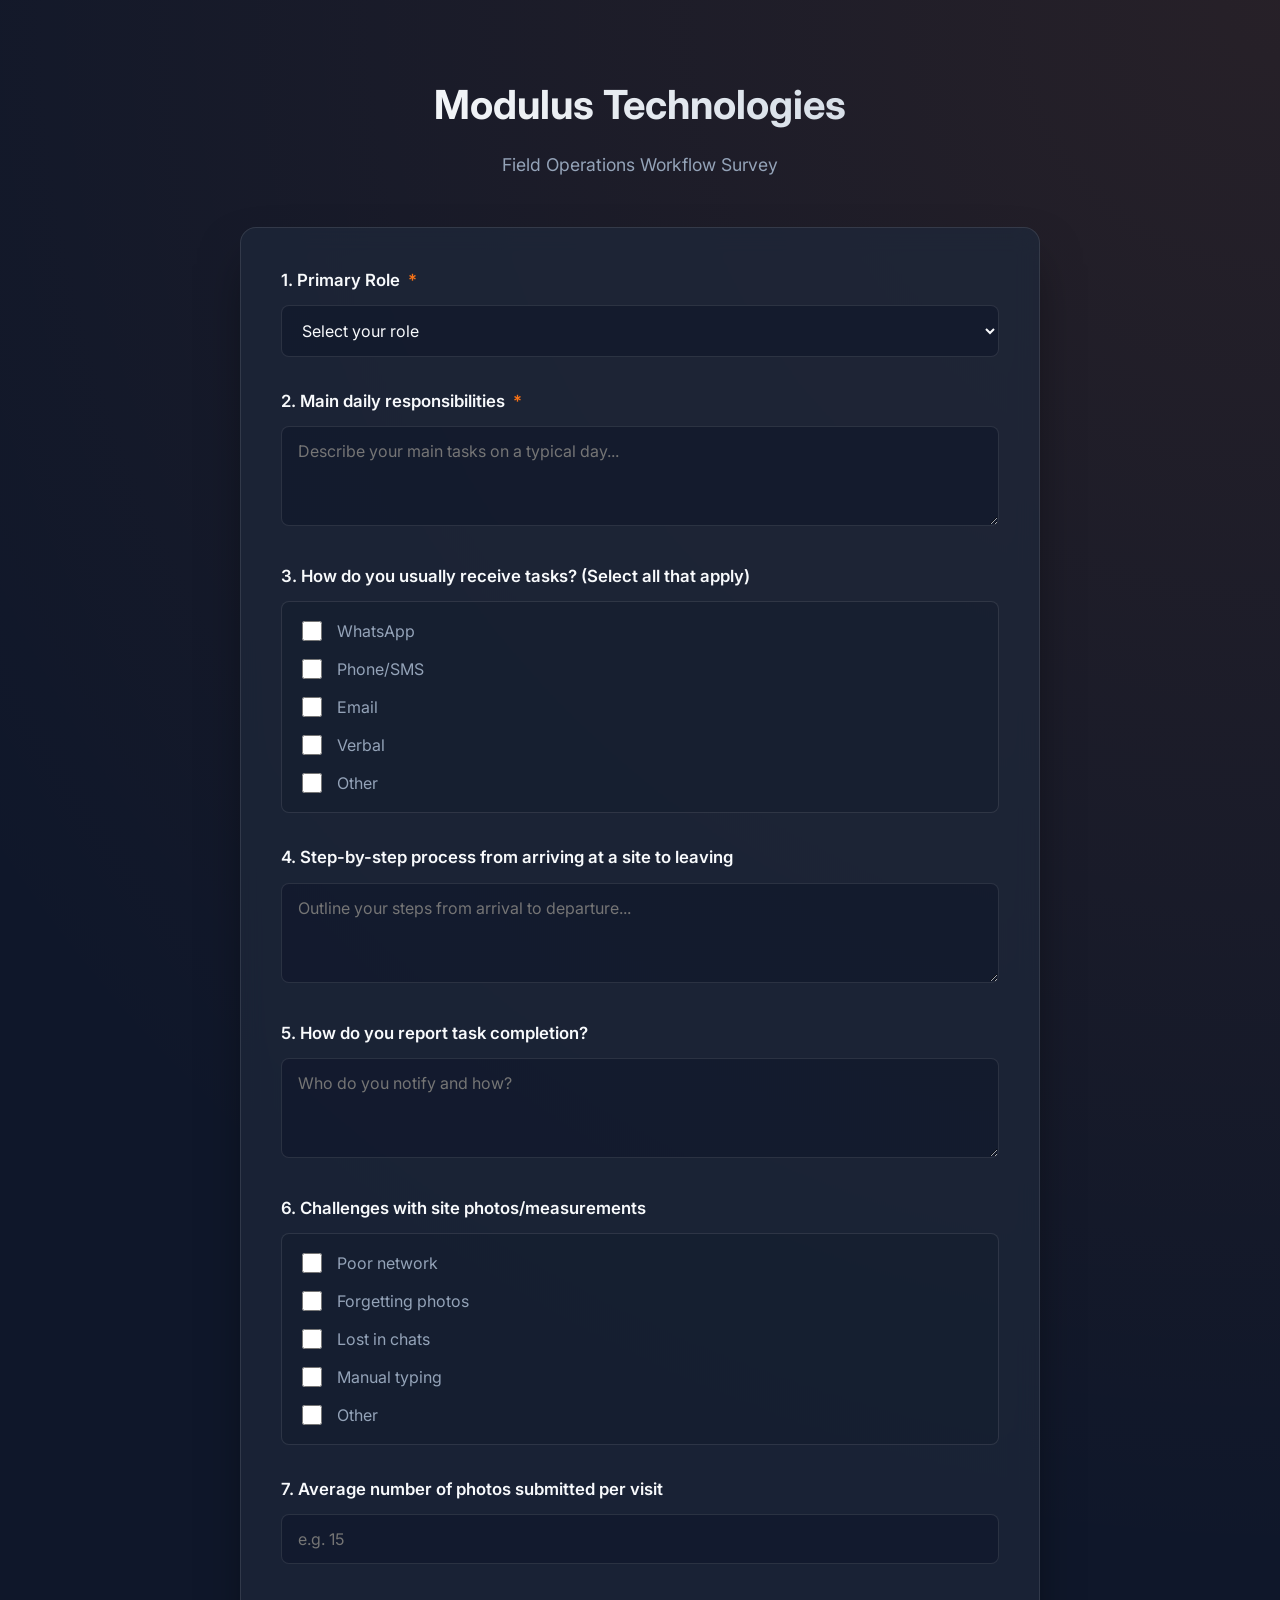
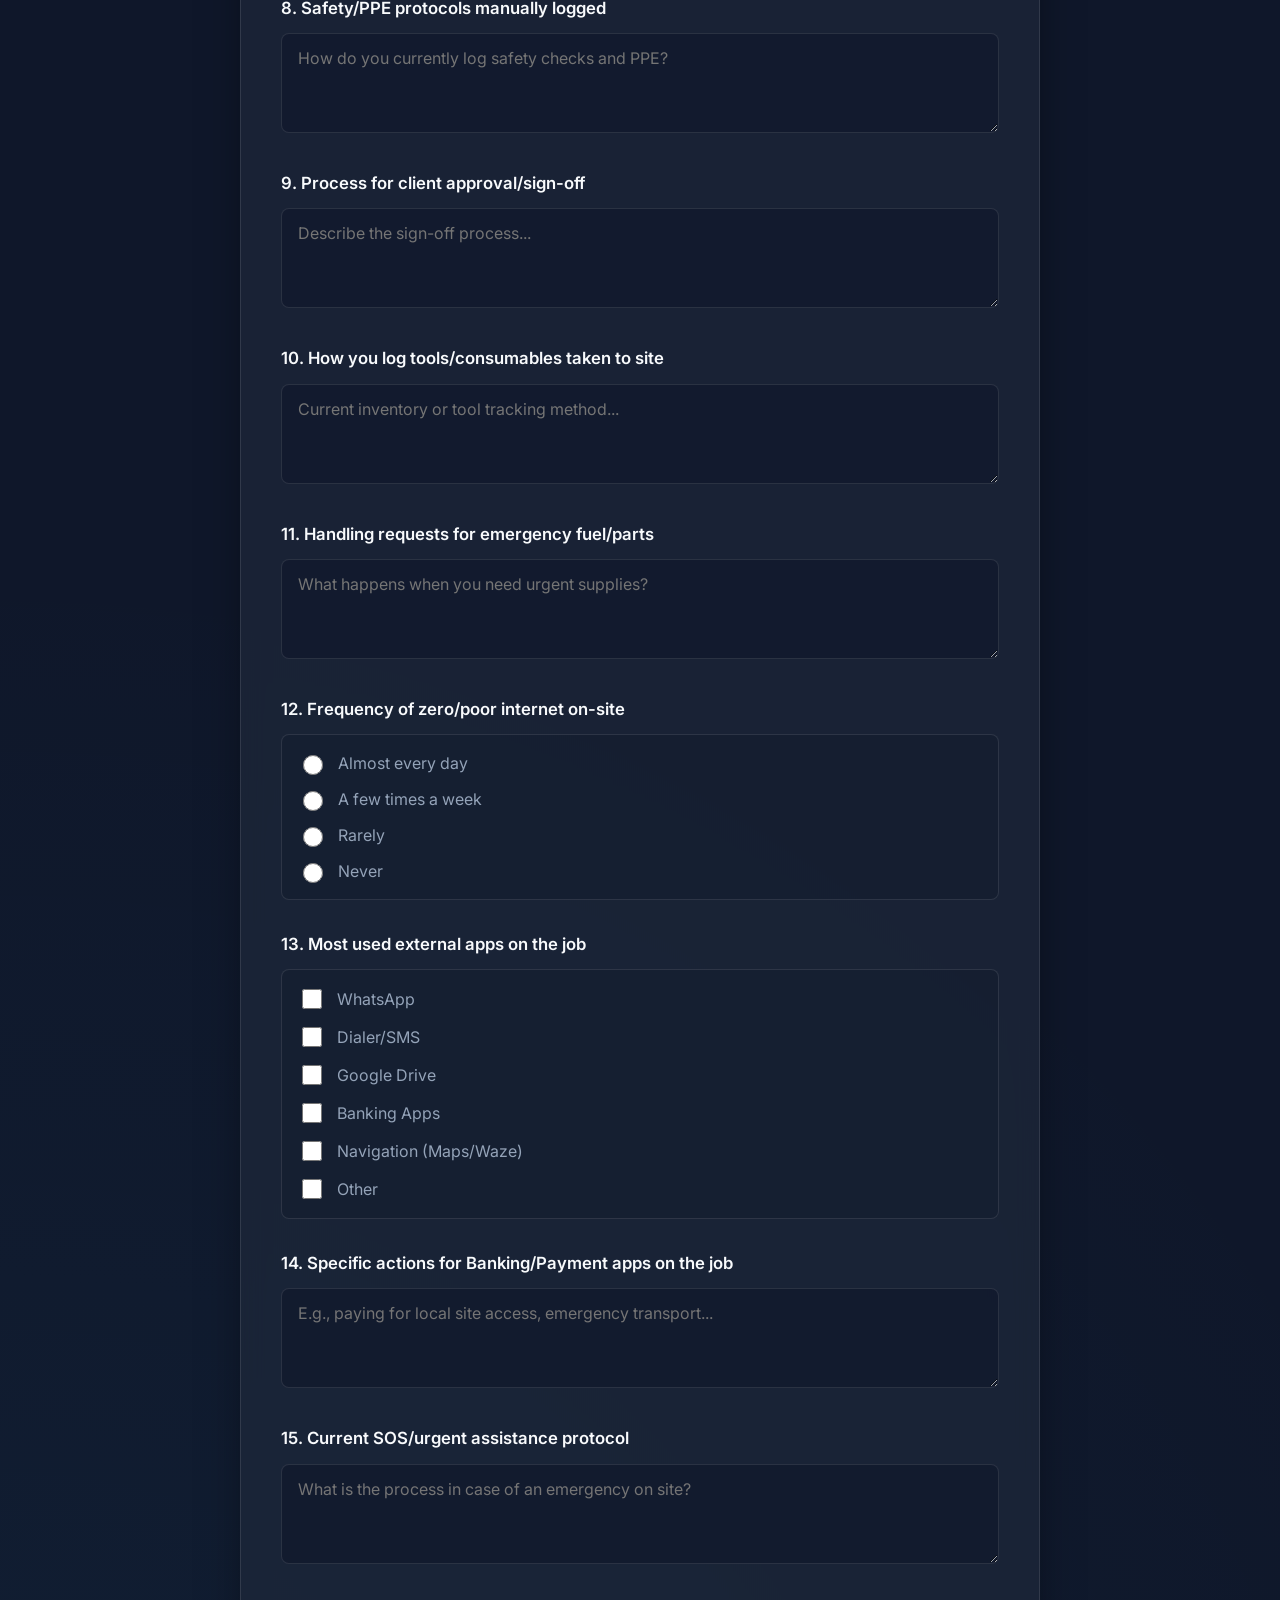
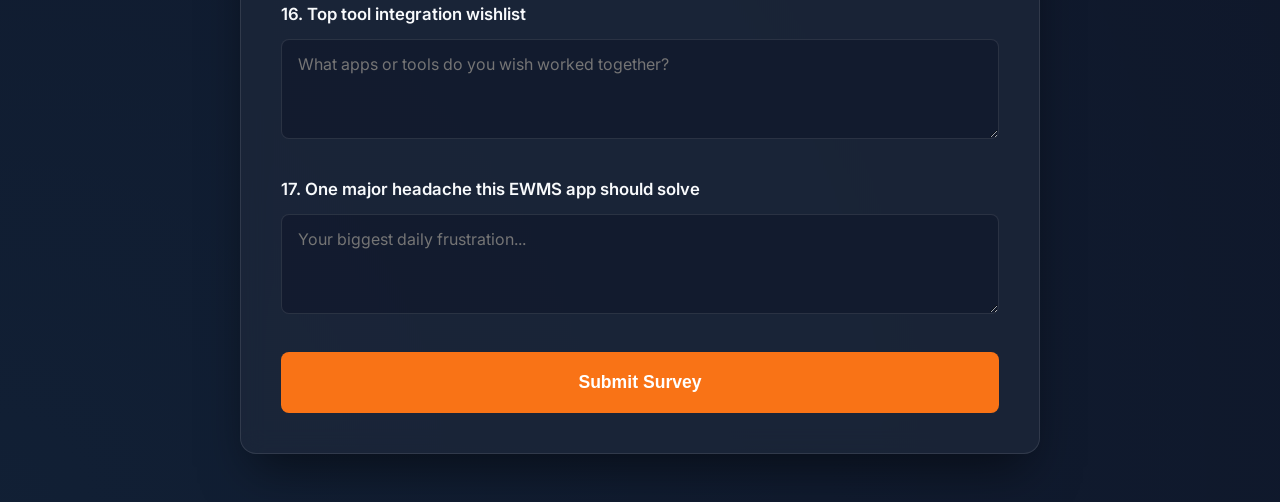
==== index.html @ 598930b6 "Initial commit" ====
<!DOCTYPE html>
<html lang="en">
<head>
  <meta charset="UTF-8">
  <meta name="viewport" content="width=device-width, initial-scale=1.0">
  <title>Modulus Technologies - Field Operations Survey</title>
  <link rel="preconnect" href="https://fonts.googleapis.com">
  <link rel="preconnect" href="https://fonts.gstatic.com" crossorigin>
  <link href="https://fonts.googleapis.com/css2?family=Inter:wght@300;400;500;600;700&display=swap" rel="stylesheet">
  <link rel="stylesheet" href="style.css">
</head>
<body>

  <div class="container">
    <div class="header">
      <h1>Modulus Technologies</h1>
      <p>Field Operations Workflow Survey</p>
    </div>

    <div class="card">
      <form id="surveyForm">
        
        <!-- 1. Primary Role -->
        <div class="form-group">
          <label class="question" for="primaryRole">1. Primary Role <span class="required">*</span></label>
          <select id="primaryRole" name="primaryRole" required>
            <option value="" disabled selected>Select your role</option>
            <option value="Field Technician">Field Technician</option>
            <option value="Team Leader">Team Leader</option>
            <option value="Admin/Management">Admin/Management</option>
            <option value="Other">Other</option>
          </select>
        </div>

        <!-- 2. Main daily responsibilities -->
        <div class="form-group">
          <label class="question" for="dailyResponsibilities">2. Main daily responsibilities <span class="required">*</span></label>
          <textarea id="dailyResponsibilities" name="dailyResponsibilities" placeholder="Describe your main tasks on a typical day..." required></textarea>
        </div>

        <!-- 3. How you receive tasks -->
        <div class="form-group">
          <label class="question">3. How do you usually receive tasks? (Select all that apply)</label>
          <div class="checkbox-group">
            <label class="checkbox-label"><input type="checkbox" name="receiveTasks" value="WhatsApp"> WhatsApp</label>
            <label class="checkbox-label"><input type="checkbox" name="receiveTasks" value="Phone/SMS"> Phone/SMS</label>
            <label class="checkbox-label"><input type="checkbox" name="receiveTasks" value="Email"> Email</label>
            <label class="checkbox-label"><input type="checkbox" name="receiveTasks" value="Verbal"> Verbal</label>
            <label class="checkbox-label"><input type="checkbox" name="receiveTasks" value="Other"> Other</label>
          </div>
        </div>

        <!-- 4. Step-by-step process -->
        <div class="form-group">
          <label class="question" for="stepByStepProcess">4. Step-by-step process from arriving at a site to leaving</label>
          <textarea id="stepByStepProcess" name="stepByStepProcess" placeholder="Outline your steps from arrival to departure..."></textarea>
        </div>

        <!-- 5. How you report task completion -->
        <div class="form-group">
          <label class="question" for="reportCompletion">5. How do you report task completion?</label>
          <textarea id="reportCompletion" name="reportCompletion" placeholder="Who do you notify and how?"></textarea>
        </div>

        <!-- 6. Challenges with site photos/measurements -->
        <div class="form-group">
          <label class="question">6. Challenges with site photos/measurements</label>
          <div class="checkbox-group">
            <label class="checkbox-label"><input type="checkbox" name="challengesPhotos" value="Poor network"> Poor network</label>
            <label class="checkbox-label"><input type="checkbox" name="challengesPhotos" value="Forgetting photos"> Forgetting photos</label>
            <label class="checkbox-label"><input type="checkbox" name="challengesPhotos" value="Lost in chats"> Lost in chats</label>
            <label class="checkbox-label"><input type="checkbox" name="challengesPhotos" value="Manual typing"> Manual typing</label>
            <label class="checkbox-label"><input type="checkbox" name="challengesPhotos" value="Other"> Other</label>
          </div>
        </div>

        <!-- 7. Average number of photos -->
        <div class="form-group">
          <label class="question" for="averagePhotos">7. Average number of photos submitted per visit</label>
          <input type="number" id="averagePhotos" name="averagePhotos" min="0" placeholder="e.g. 15">
        </div>

        <!-- 8. Safety/PPE protocols -->
        <div class="form-group">
          <label class="question" for="safetyProtocols">8. Safety/PPE protocols manually logged</label>
          <textarea id="safetyProtocols" name="safetyProtocols" placeholder="How do you currently log safety checks and PPE?"></textarea>
        </div>

        <!-- 9. Process for client approval/sign-off -->
        <div class="form-group">
          <label class="question" for="clientApproval">9. Process for client approval/sign-off</label>
          <textarea id="clientApproval" name="clientApproval" placeholder="Describe the sign-off process..."></textarea>
        </div>

        <!-- 10. How you log tools/consumables -->
        <div class="form-group">
          <label class="question" for="logTools">10. How you log tools/consumables taken to site</label>
          <textarea id="logTools" name="logTools" placeholder="Current inventory or tool tracking method..."></textarea>
        </div>

        <!-- 11. Handling requests for emergency fuel/parts -->
        <div class="form-group">
          <label class="question" for="emergencyRequests">11. Handling requests for emergency fuel/parts</label>
          <textarea id="emergencyRequests" name="emergencyRequests" placeholder="What happens when you need urgent supplies?"></textarea>
        </div>

        <!-- 12. Frequency of zero/poor internet -->
        <div class="form-group">
          <label class="question">12. Frequency of zero/poor internet on-site</label>
          <div class="radio-group">
            <label class="radio-label"><input type="radio" name="poorInternetFrequency" value="Almost every day" required> Almost every day</label>
            <label class="radio-label"><input type="radio" name="poorInternetFrequency" value="A few times a week"> A few times a week</label>
            <label class="radio-label"><input type="radio" name="poorInternetFrequency" value="Rarely"> Rarely</label>
            <label class="radio-label"><input type="radio" name="poorInternetFrequency" value="Never"> Never</label>
          </div>
        </div>

        <!-- 13. Most used external apps -->
        <div class="form-group">
          <label class="question">13. Most used external apps on the job</label>
          <div class="checkbox-group">
            <label class="checkbox-label"><input type="checkbox" name="externalApps" value="WhatsApp"> WhatsApp</label>
            <label class="checkbox-label"><input type="checkbox" name="externalApps" value="Dialer/SMS"> Dialer/SMS</label>
            <label class="checkbox-label"><input type="checkbox" name="externalApps" value="Google Drive"> Google Drive</label>
            <label class="checkbox-label"><input type="checkbox" name="externalApps" value="Banking Apps"> Banking Apps</label>
            <label class="checkbox-label"><input type="checkbox" name="externalApps" value="Navigation"> Navigation (Maps/Waze)</label>
            <label class="checkbox-label"><input type="checkbox" name="externalApps" value="Other"> Other</label>
          </div>
        </div>

        <!-- 14. Specific actions for Banking/Payment apps -->
        <div class="form-group">
          <label class="question" for="bankingActions">14. Specific actions for Banking/Payment apps on the job</label>
          <textarea id="bankingActions" name="bankingActions" placeholder="E.g., paying for local site access, emergency transport..."></textarea>
        </div>

        <!-- 15. Current SOS/urgent assistance protocol -->
        <div class="form-group">
          <label class="question" for="sosProtocol">15. Current SOS/urgent assistance protocol</label>
          <textarea id="sosProtocol" name="sosProtocol" placeholder="What is the process in case of an emergency on site?"></textarea>
        </div>

        <!-- 16. Top tool integration wishlist -->
        <div class="form-group">
          <label class="question" for="toolWishlist">16. Top tool integration wishlist</label>
          <textarea id="toolWishlist" name="toolWishlist" placeholder="What apps or tools do you wish worked together?"></textarea>
        </div>

        <!-- 17. One major headache this EWMS app should solve -->
        <div class="form-group">
          <label class="question" for="majorHeadache">17. One major headache this EWMS app should solve</label>
          <textarea id="majorHeadache" name="majorHeadache" placeholder="Your biggest daily frustration..."></textarea>
        </div>

        <button type="submit" id="submitBtn" class="submit-btn">Submit Survey</button>
      </form>
    </div>
  </div>

  <!-- Success Overlay -->
  <div id="successOverlay" class="success-overlay">
    <div class="success-card">
      <div class="success-icon">
        <svg fill="none" stroke="currentColor" viewBox="0 0 24 24" xmlns="http://www.w3.org/2000/svg">
          <path stroke-linecap="round" stroke-linejoin="round" stroke-width="3" d="M5 13l4 4L19 7"></path>
        </svg>
      </div>
      <h2>Thank You!</h2>
      <p>Your responses have been successfully submitted. We appreciate your feedback.</p>
      <button id="closeOverlay">Close & Return</button>
    </div>
  </div>

  <script src="script.js"></script>
</body>
</html>
---- style.css ----
:root {
  --bg-dark: #0f172a;
  --bg-card: rgba(30, 41, 59, 0.7);
  --primary: #f97316; /* Modulus Safety Orange */
  --primary-hover: #ea580c;
  --text-main: #f8fafc;
  --text-muted: #94a3b8;
  --border: rgba(255, 255, 255, 0.1);
  --focus-ring: rgba(249, 115, 22, 0.3);
}

body {
  margin: 0;
  font-family: 'Inter', sans-serif;
  background-color: var(--bg-dark);
  background-image: 
    radial-gradient(circle at top right, rgba(249, 115, 22, 0.1) 0%, transparent 40%),
    radial-gradient(circle at bottom left, rgba(56, 189, 248, 0.05) 0%, transparent 40%);
  color: var(--text-main);
  min-height: 100vh;
  display: flex;
  justify-content: center;
  padding: 3rem 1rem;
  box-sizing: border-box;
  line-height: 1.5;
}

.container {
  max-width: 800px;
  width: 100%;
}

.header {
  text-align: center;
  margin-bottom: 3rem;
}

.header h1 {
  font-size: 2.5rem;
  font-weight: 700;
  margin-bottom: 0.5rem;
  background: linear-gradient(to right, #ffffff, #cbd5e1);
  -webkit-background-clip: text;
  background-clip: text;
  -webkit-text-fill-color: transparent;
}

.header p {
  color: var(--text-muted);
  font-size: 1.1rem;
}

.card {
  background: var(--bg-card);
  backdrop-filter: blur(12px);
  -webkit-backdrop-filter: blur(12px);
  border: 1px solid var(--border);
  border-radius: 1rem;
  padding: 2.5rem;
  box-shadow: 0 25px 50px -12px rgba(0, 0, 0, 0.5);
}

.form-group {
  margin-bottom: 2rem;
}

.form-group label.question {
  display: block;
  font-weight: 600;
  margin-bottom: 0.75rem;
  font-size: 1.05rem;
}

.form-group label.question span.required {
  color: var(--primary);
  margin-left: 0.25rem;
}

input[type="text"],
input[type="number"],
select,
textarea {
  width: 100%;
  padding: 0.875rem 1rem;
  border-radius: 0.5rem;
  background: rgba(15, 23, 42, 0.6);
  border: 1px solid var(--border);
  color: var(--text-main);
  font-family: inherit;
  font-size: 1rem;
  transition: all 0.2s ease;
  box-sizing: border-box;
}

textarea {
  resize: vertical;
  min-height: 100px;
}

input:focus,
select:focus,
textarea:focus {
  outline: none;
  border-color: var(--primary);
  box-shadow: 0 0 0 3px var(--focus-ring);
}

select option {
  background-color: var(--bg-dark);
  color: var(--text-main);
}

.checkbox-group, .radio-group {
  display: flex;
  flex-direction: column;
  gap: 0.75rem;
  background: rgba(15, 23, 42, 0.3);
  padding: 1rem;
  border-radius: 0.5rem;
  border: 1px solid var(--border);
}

.checkbox-label, .radio-label {
  display: flex;
  align-items: center;
  gap: 0.75rem;
  cursor: pointer;
  color: var(--text-muted);
  transition: color 0.2s;
}

.checkbox-label:hover, .radio-label:hover {
  color: var(--text-main);
}

input[type="checkbox"], input[type="radio"] {
  accent-color: var(--primary);
  width: 1.25rem;
  height: 1.25rem;
  cursor: pointer;
}

.submit-btn {
  width: 100%;
  padding: 1.25rem;
  border: none;
  border-radius: 0.5rem;
  background-color: var(--primary);
  color: white;
  font-size: 1.1rem;
  font-weight: 600;
  cursor: pointer;
  transition: all 0.3s ease;
  display: flex;
  align-items: center;
  justify-content: center;
  gap: 0.5rem;
  margin-top: 1rem;
}

.submit-btn:hover {
  background-color: var(--primary-hover);
  transform: translateY(-2px);
  box-shadow: 0 10px 15px -3px rgba(249, 115, 22, 0.3);
}

.submit-btn:disabled {
  background-color: #64748b;
  cursor: not-allowed;
  transform: none;
  box-shadow: none;
}

/* Success Overlay */
.success-overlay {
  position: fixed;
  top: 0;
  left: 0;
  width: 100%;
  height: 100%;
  background: rgba(15, 23, 42, 0.9);
  backdrop-filter: blur(8px);
  display: none;
  flex-direction: column;
  align-items: center;
  justify-content: center;
  z-index: 1000;
  opacity: 0;
  animation: fadeIn 0.4s forwards;
}

@keyframes fadeIn {
  to { opacity: 1; }
}

.success-card {
  background: var(--bg-card);
  border: 1px solid var(--primary);
  padding: 3rem;
  border-radius: 1rem;
  text-align: center;
  max-width: 400px;
  box-shadow: 0 0 40px rgba(249, 115, 22, 0.2);
}

.success-icon {
  width: 80px;
  height: 80px;
  background: rgba(249, 115, 22, 0.1);
  border-radius: 50%;
  display: flex;
  align-items: center;
  justify-content: center;
  margin: 0 auto 1.5rem;
  color: var(--primary);
}

.success-icon svg {
  width: 40px;
  height: 40px;
}

.success-card h2 {
  margin-top: 0;
  font-size: 1.8rem;
}

.success-card p {
  color: var(--text-muted);
  margin-bottom: 2rem;
}

.success-card button {
  padding: 0.75rem 1.5rem;
  background: transparent;
  border: 1px solid var(--border);
  border-radius: 0.5rem;
  color: var(--text-main);
  cursor: pointer;
  transition: all 0.2s;
  font-size: 1rem;
}

.success-card button:hover {
  background: rgba(255, 255, 255, 0.1);
}

/* Loading Spinner */
.spinner {
  width: 20px;
  height: 20px;
  border: 3px solid rgba(255,255,255,0.3);
  border-radius: 50%;
  border-top-color: white;
  animation: spin 1s ease-in-out infinite;
}

@keyframes spin {
  to { transform: rotate(360deg); }
}

@media (max-width: 600px) {
  .card {
    padding: 1.5rem;
  }
  .header h1 {
    font-size: 2rem;
  }
  body {
    padding: 1.5rem 1rem;
  }
}
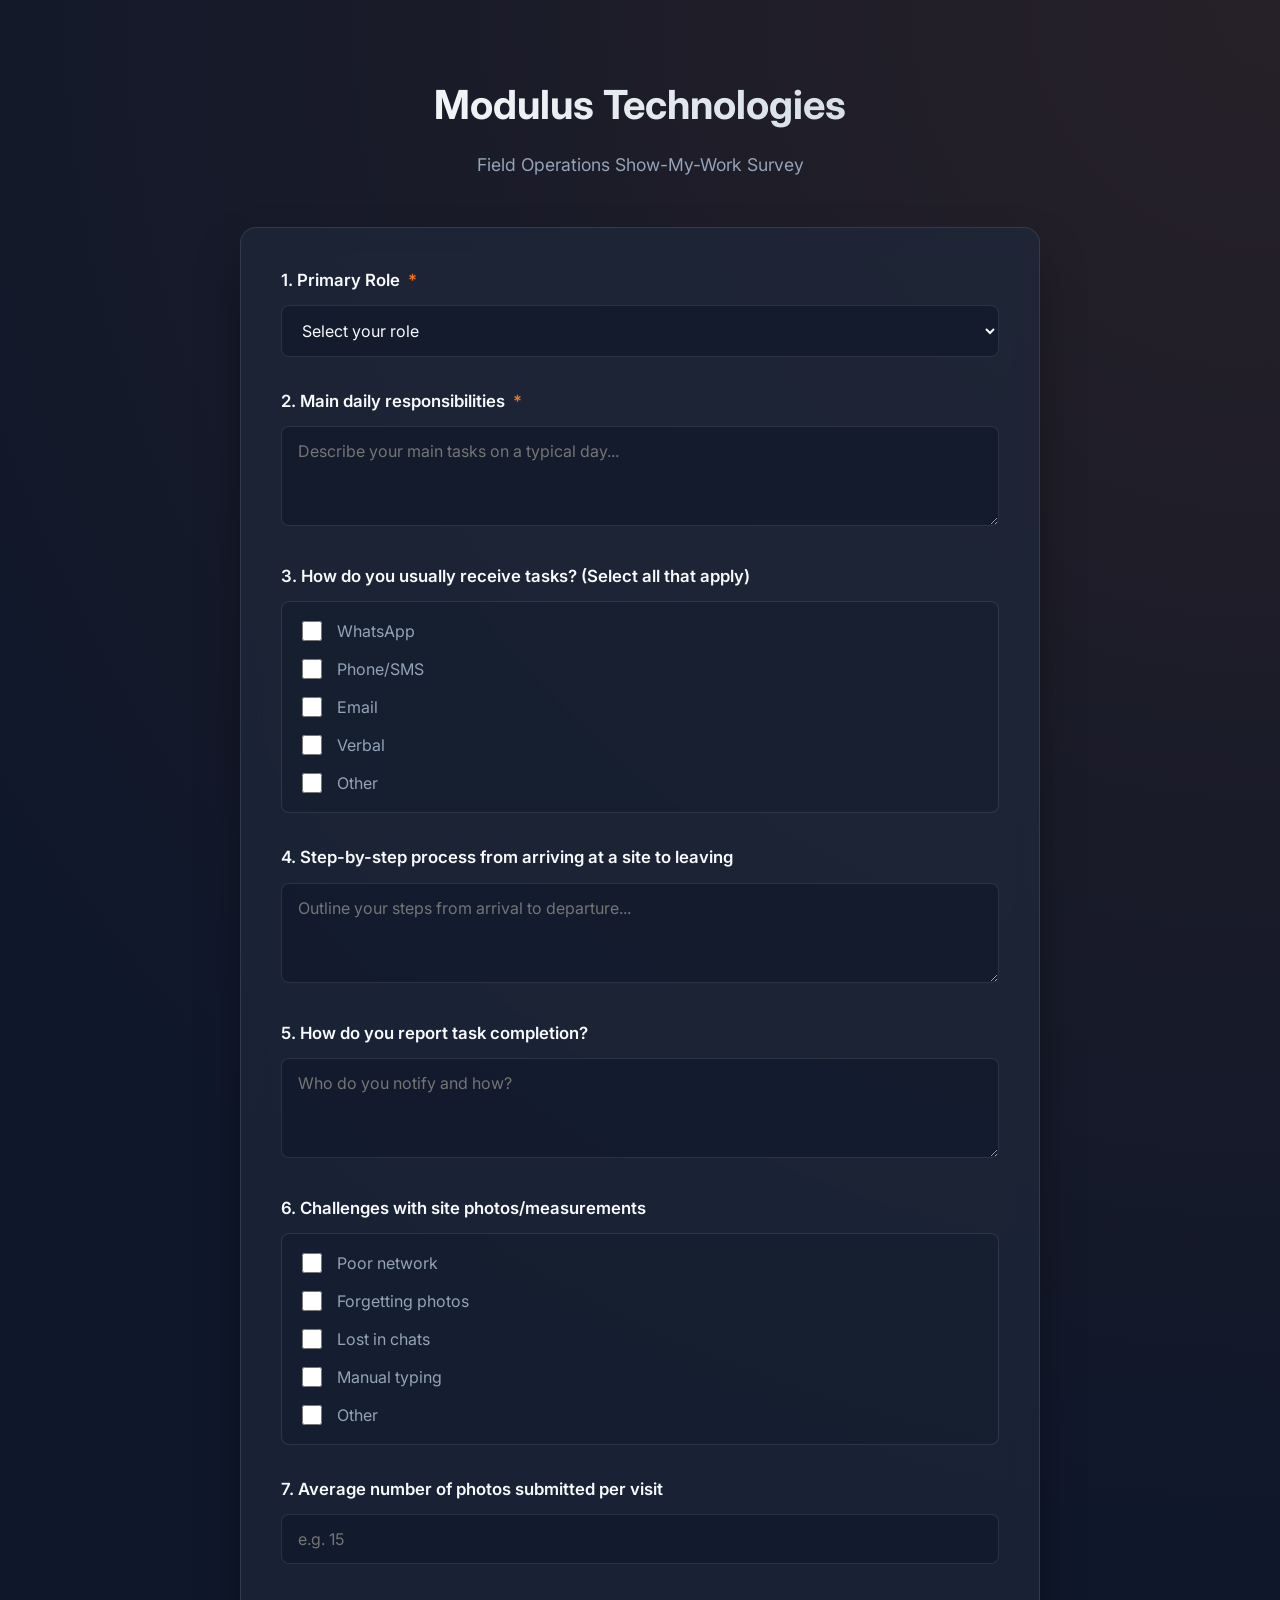
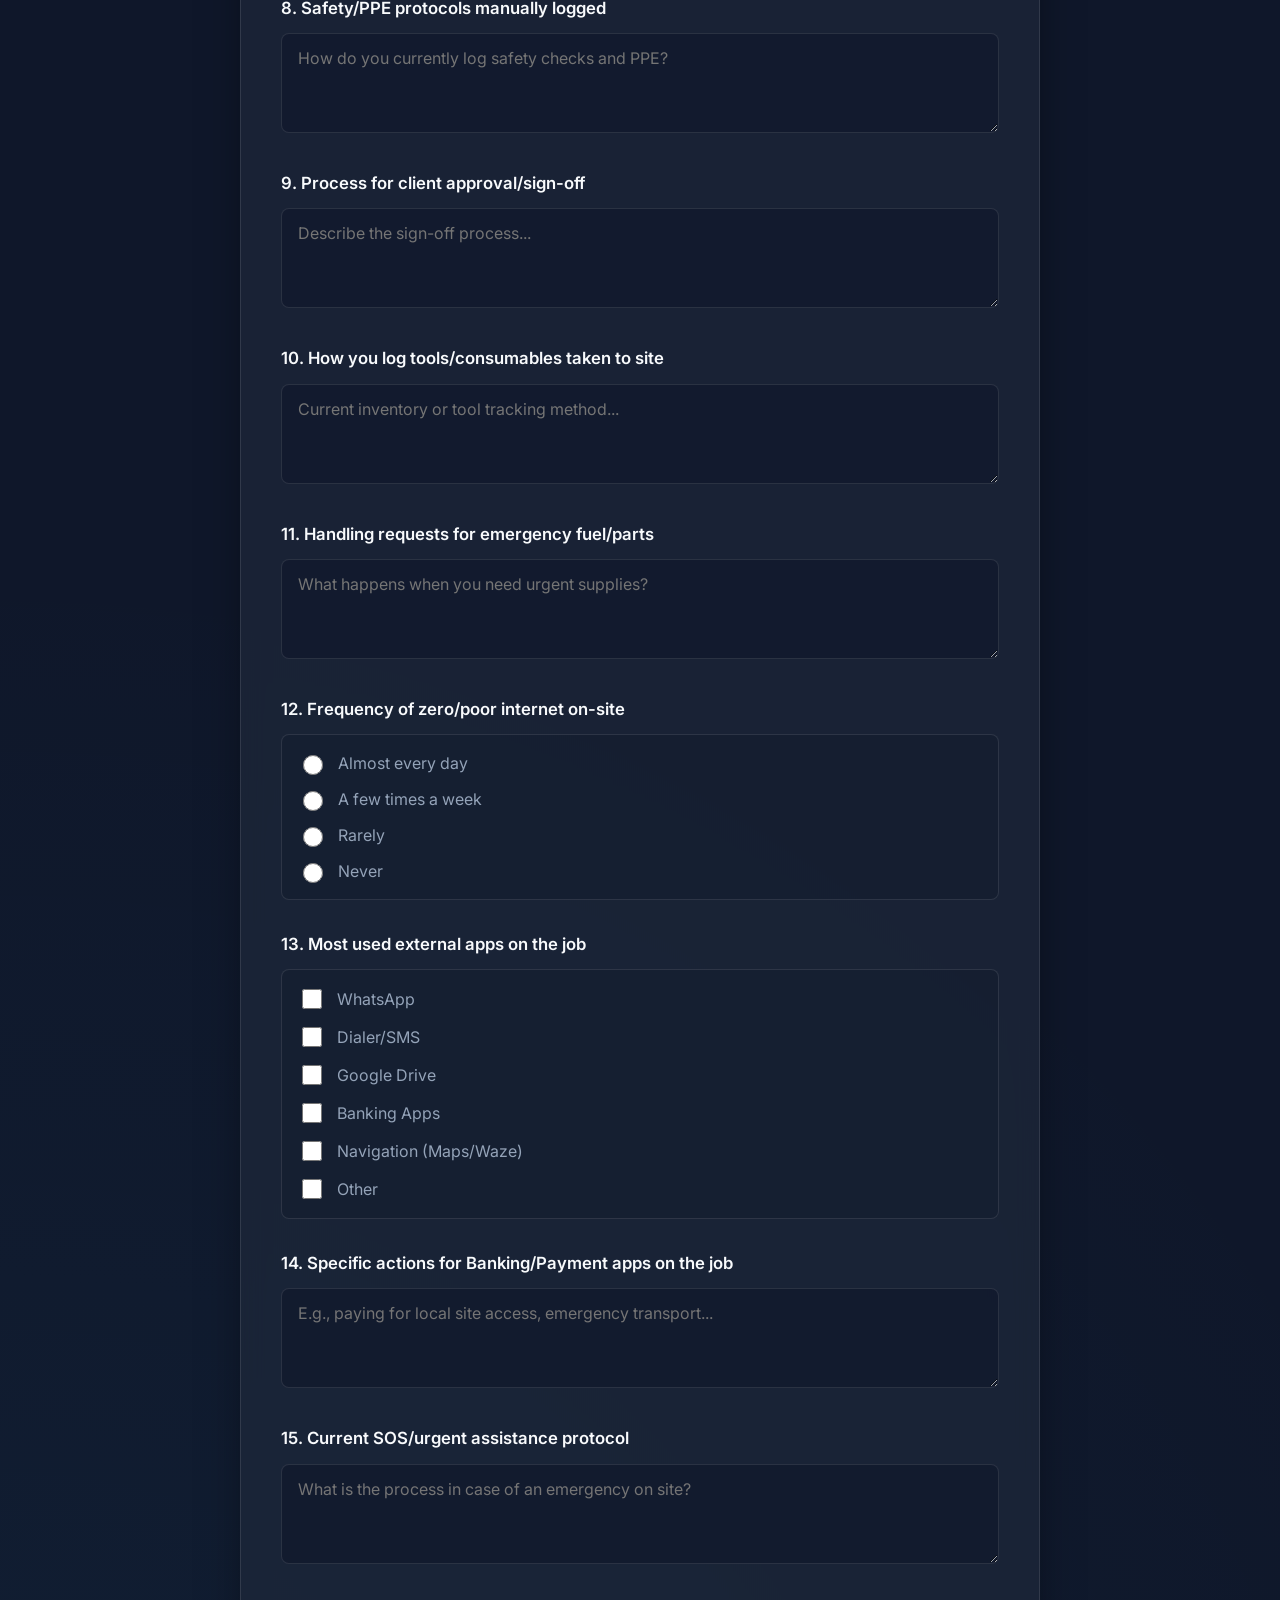
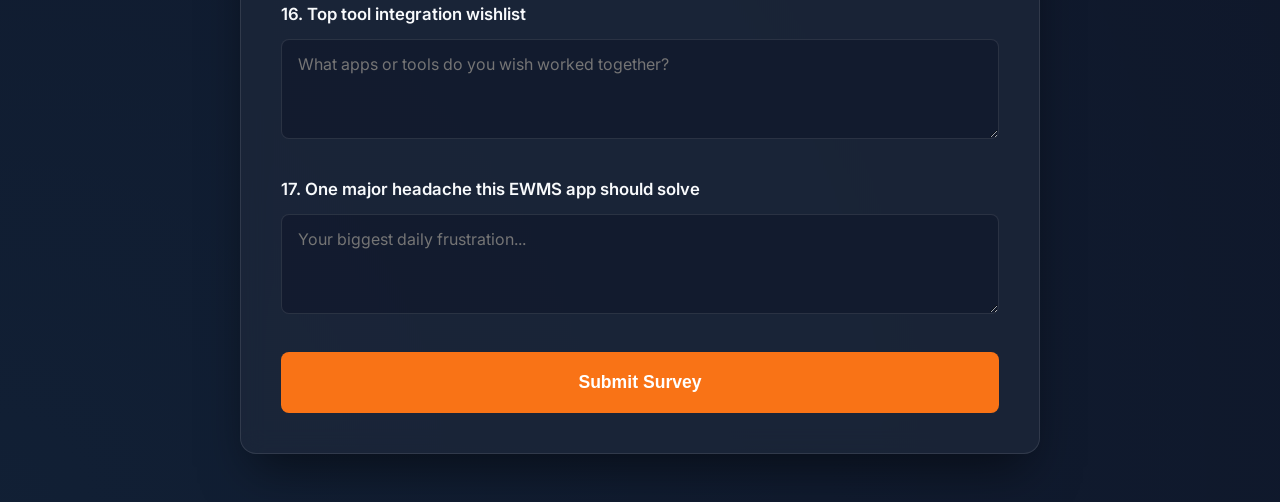
==== commit b949a8ab: "commit now" ====
--- a/index.html
+++ b/index.html
@@ -14,7 +14,7 @@
   <div class="container">
     <div class="header">
       <h1>Modulus Technologies</h1>
-      <p>Field Operations Workflow Survey</p>
+      <p>Field Operations Show-My-Work Survey</p>
     </div>
 
     <div class="card">
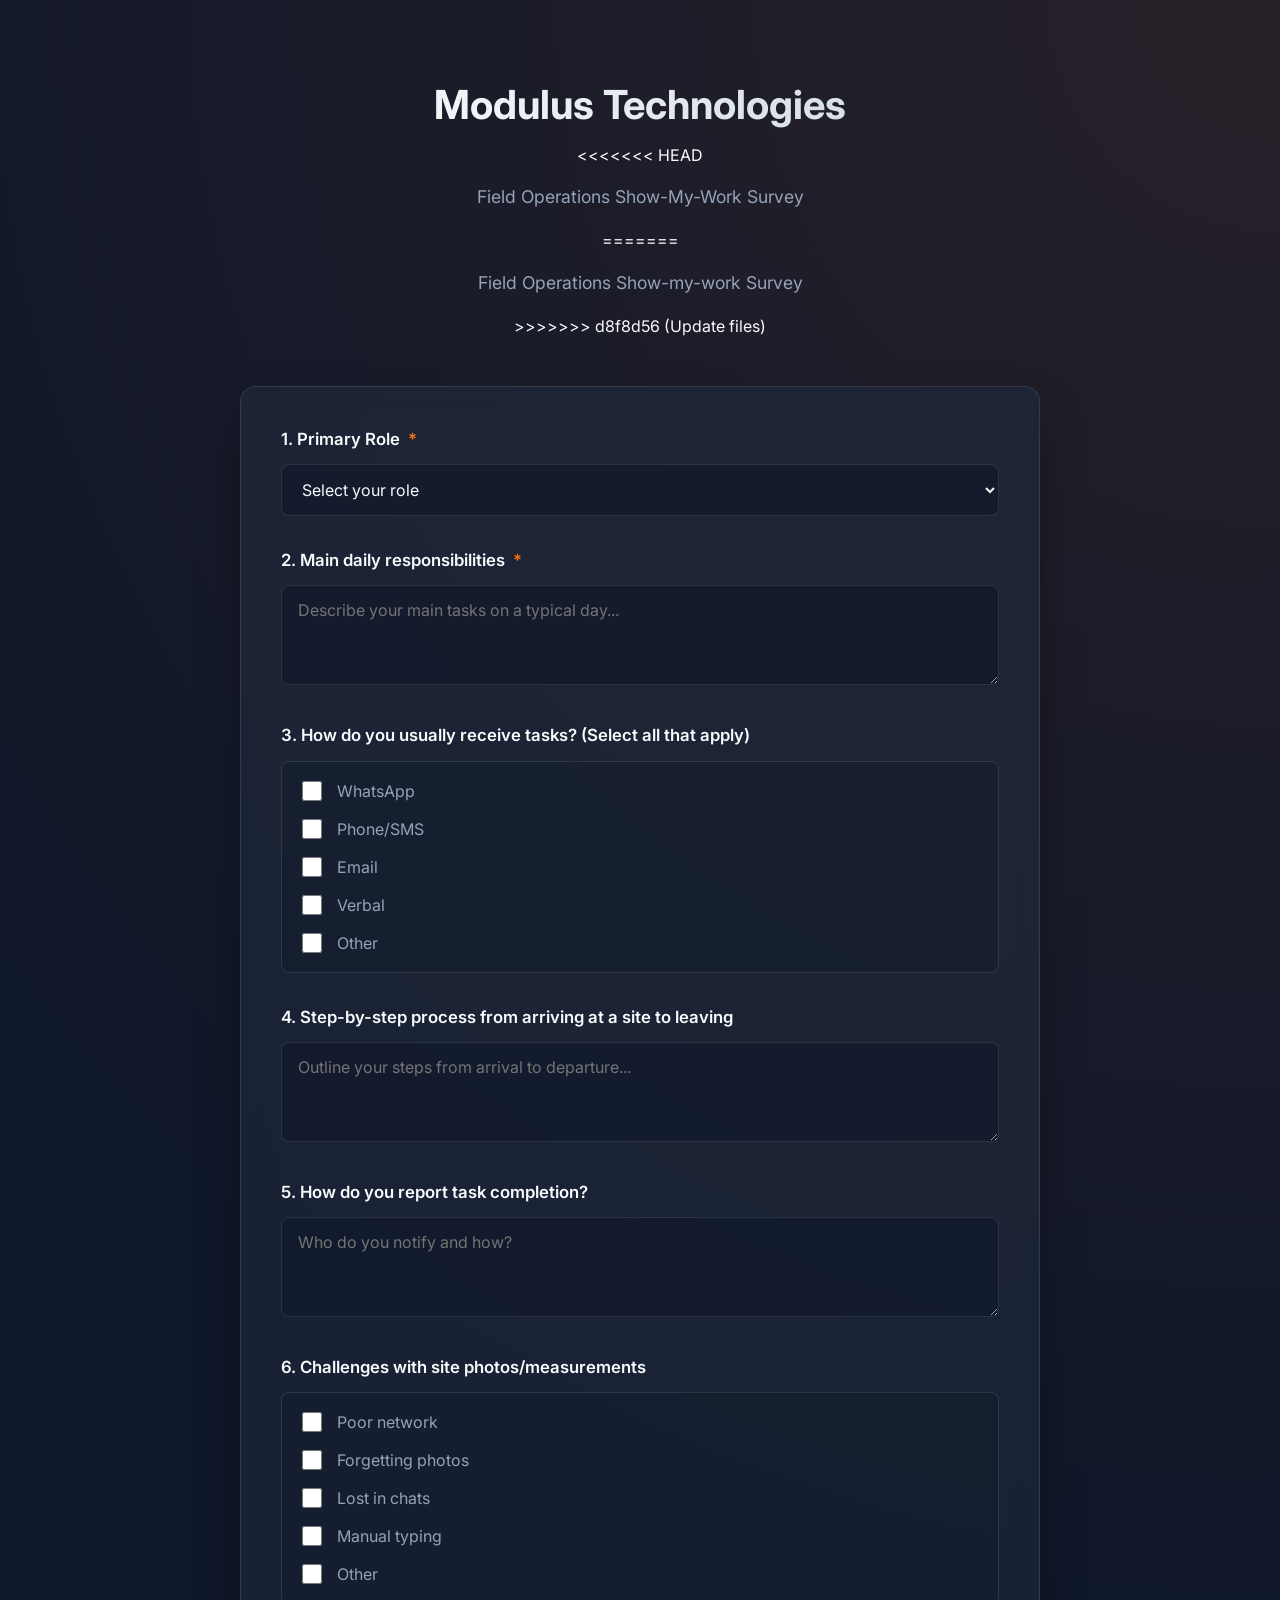
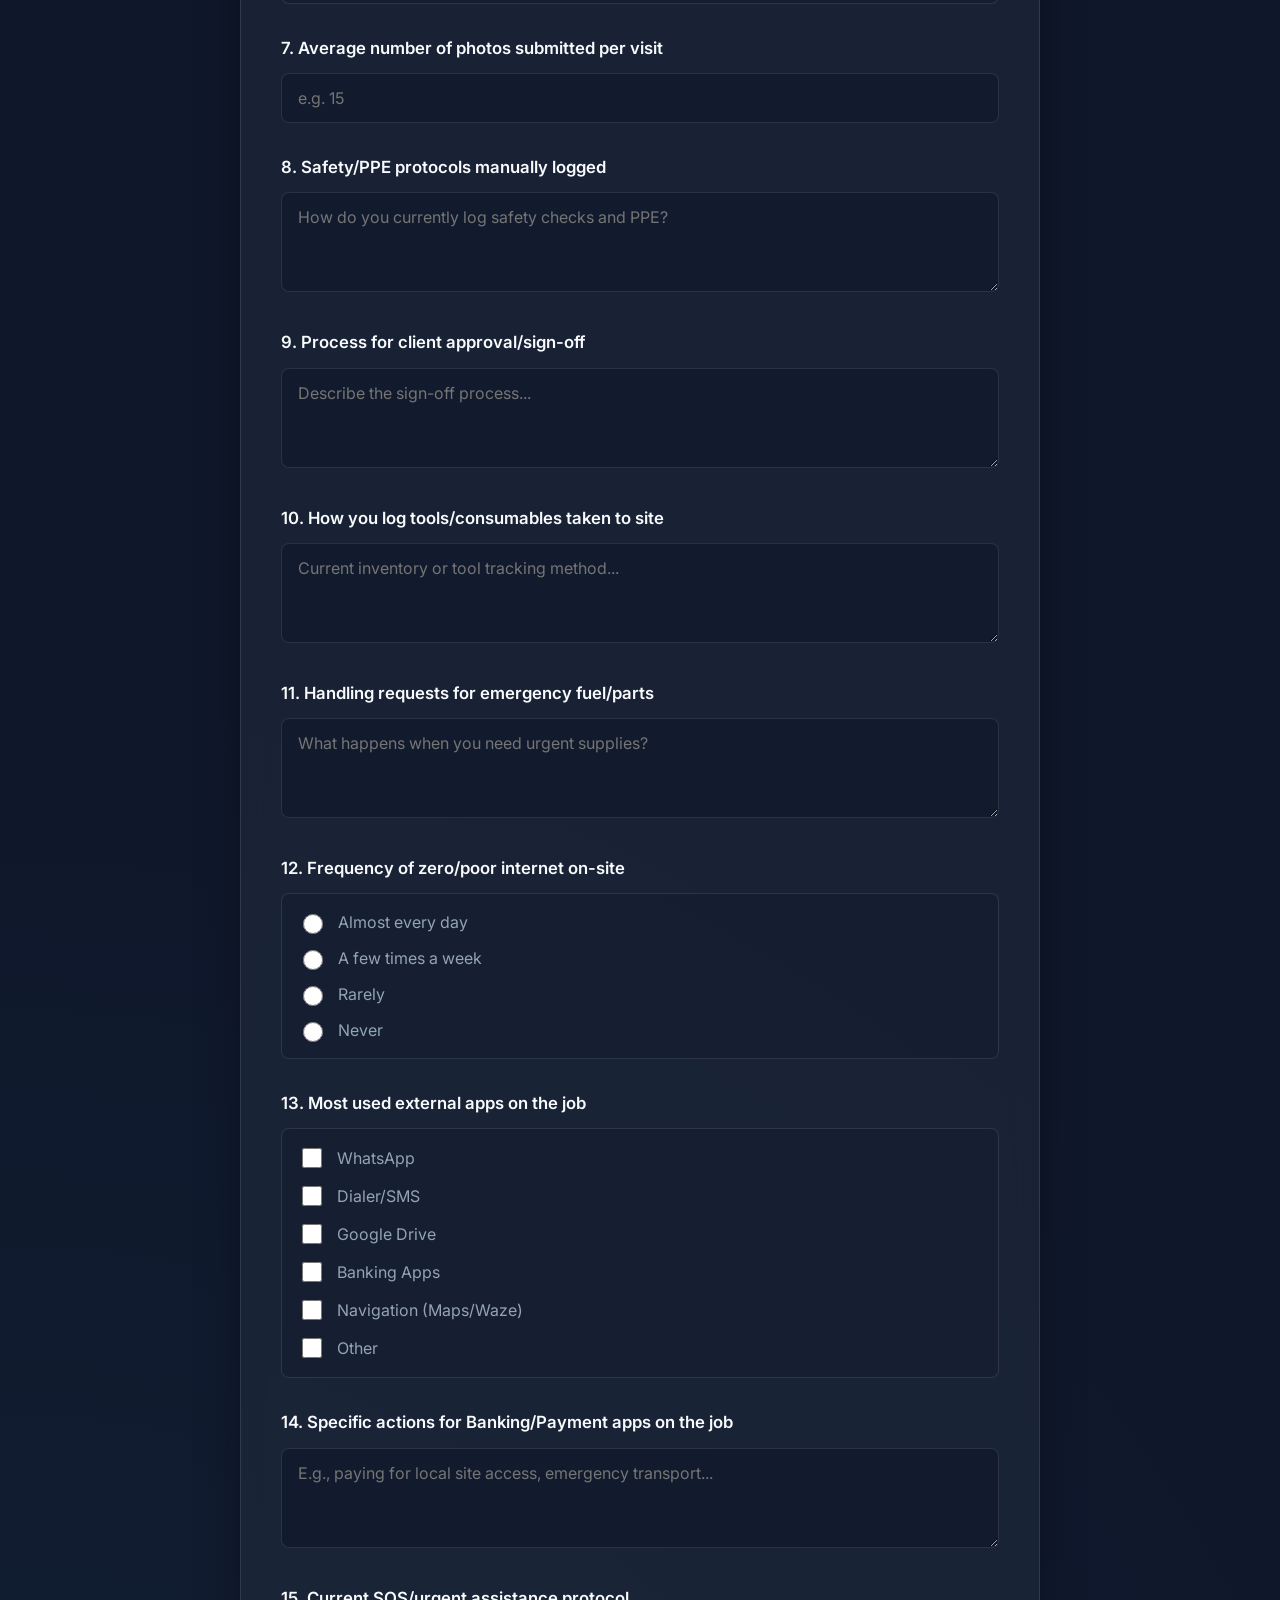
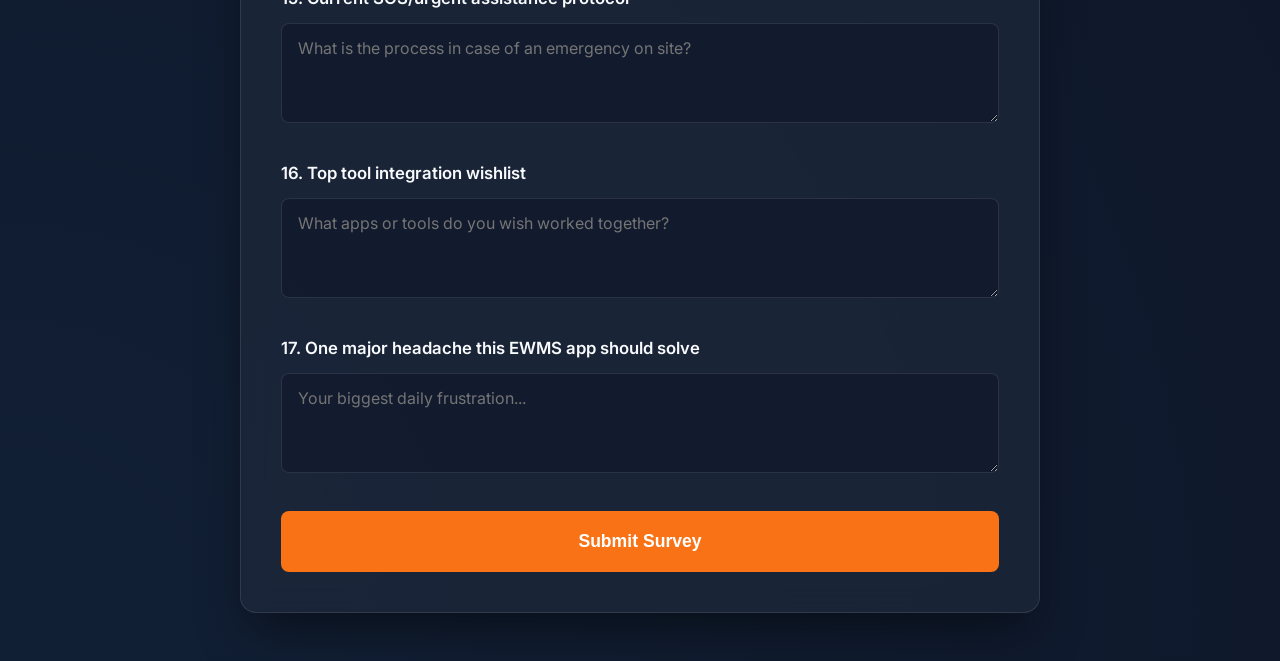
==== commit d4563b11: "Update files" ====
--- a/index.html
+++ b/index.html
@@ -14,7 +14,11 @@
   <div class="container">
     <div class="header">
       <h1>Modulus Technologies</h1>
+<<<<<<< HEAD
       <p>Field Operations Show-My-Work Survey</p>
+=======
+      <p>Field Operations Show-my-work Survey</p>
+>>>>>>> d8f8d56 (Update files)
     </div>
 
     <div class="card">
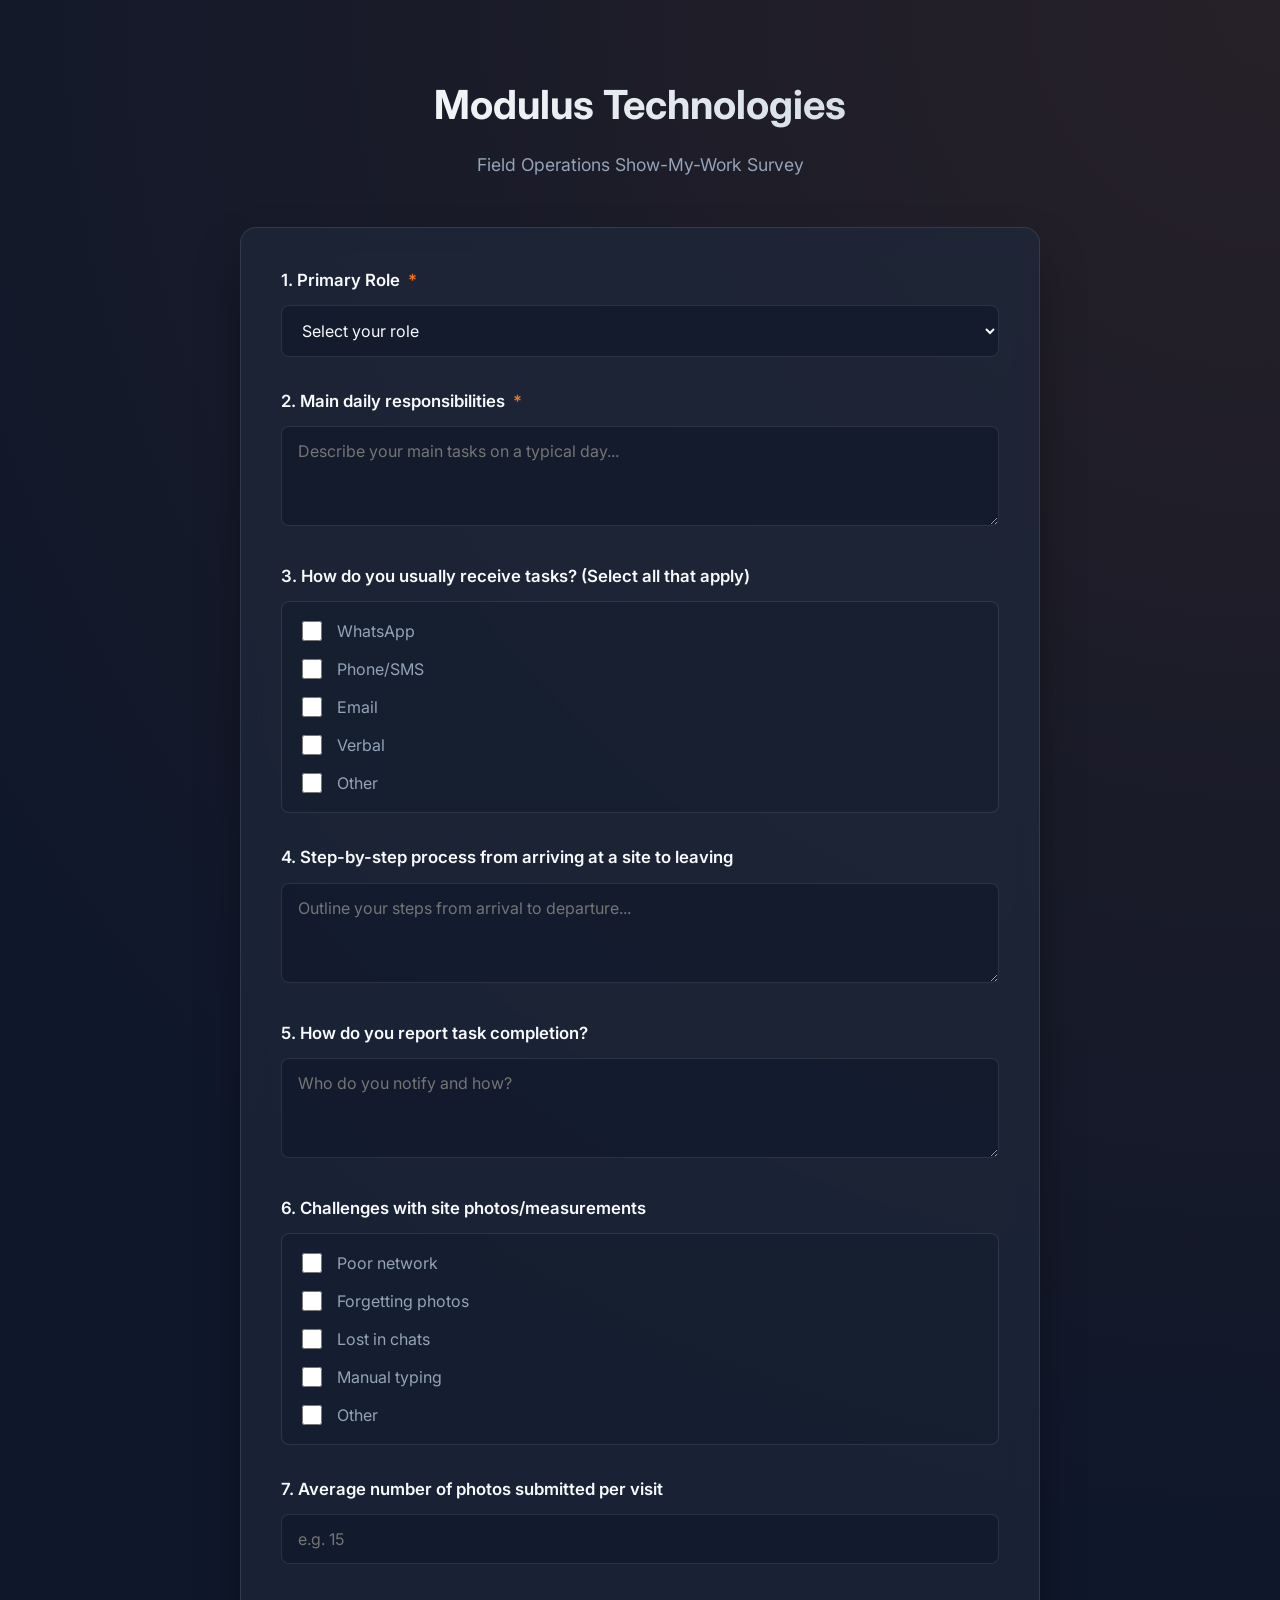
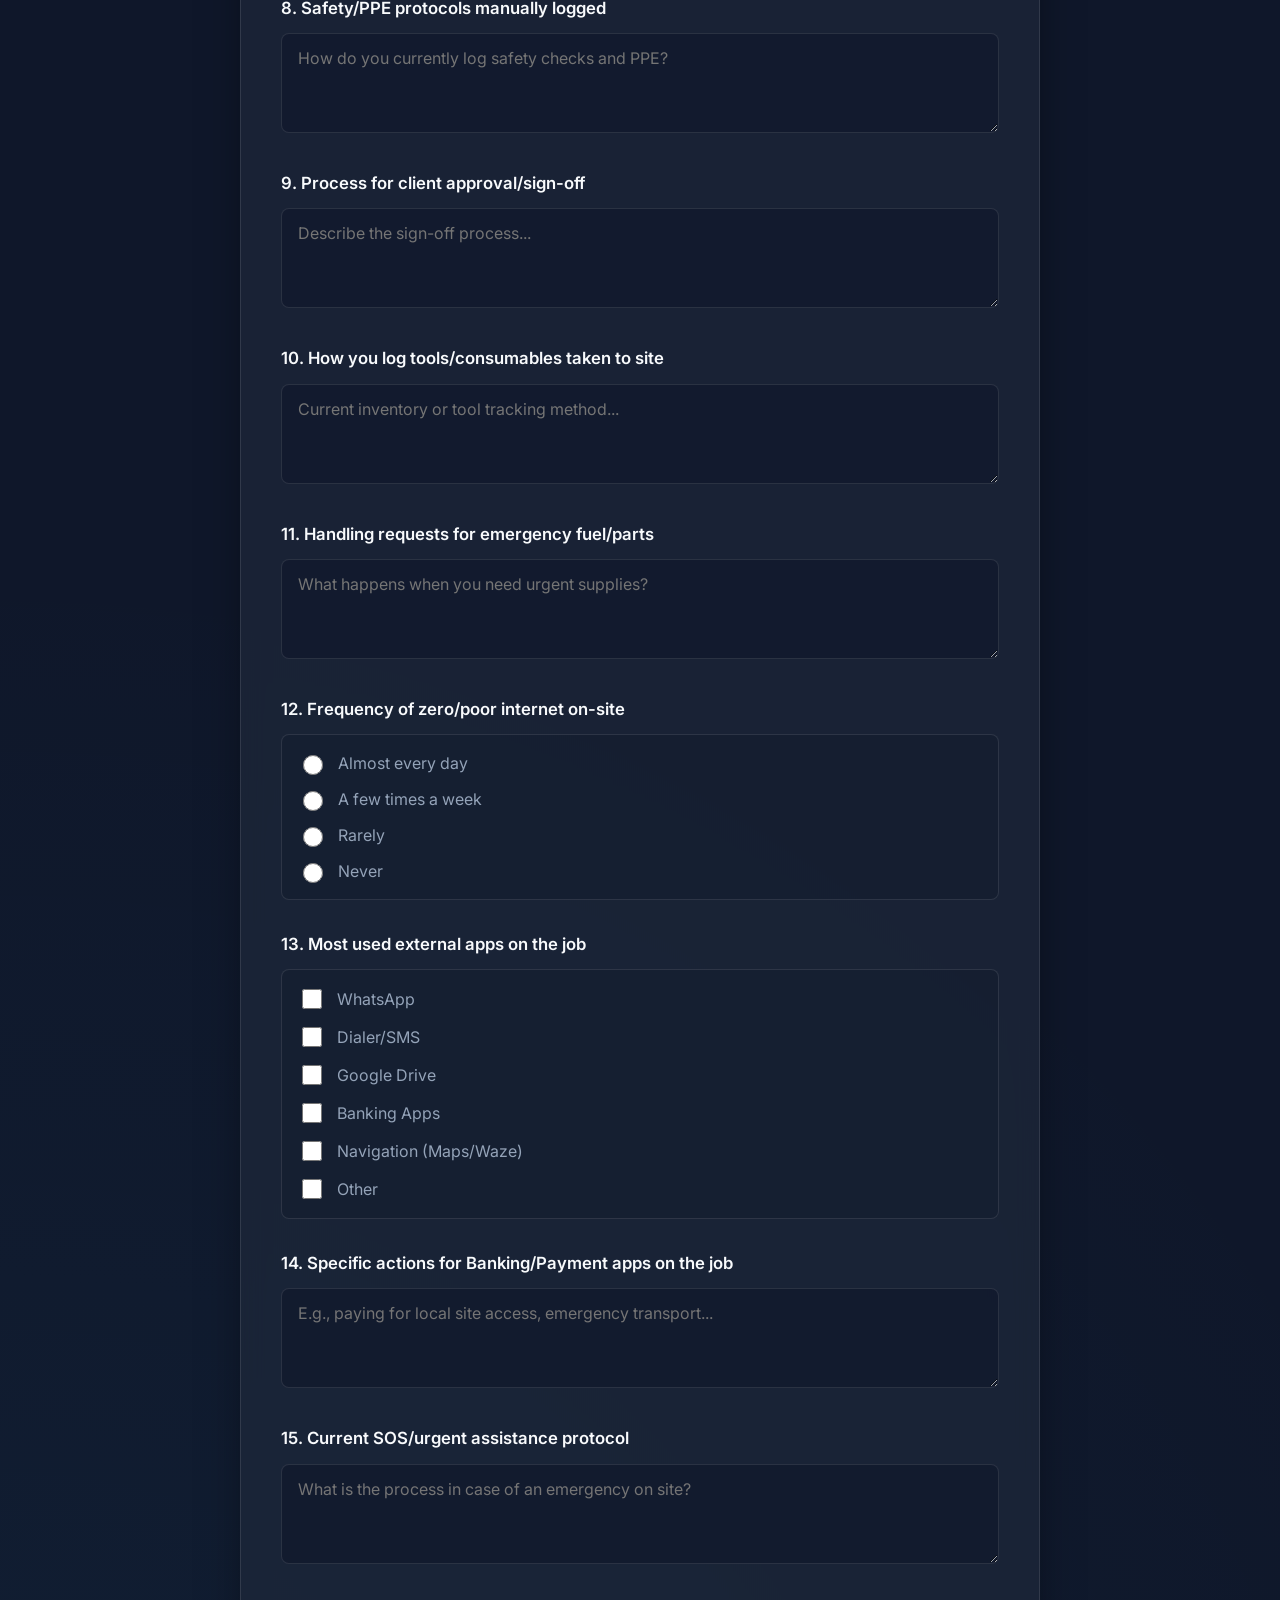
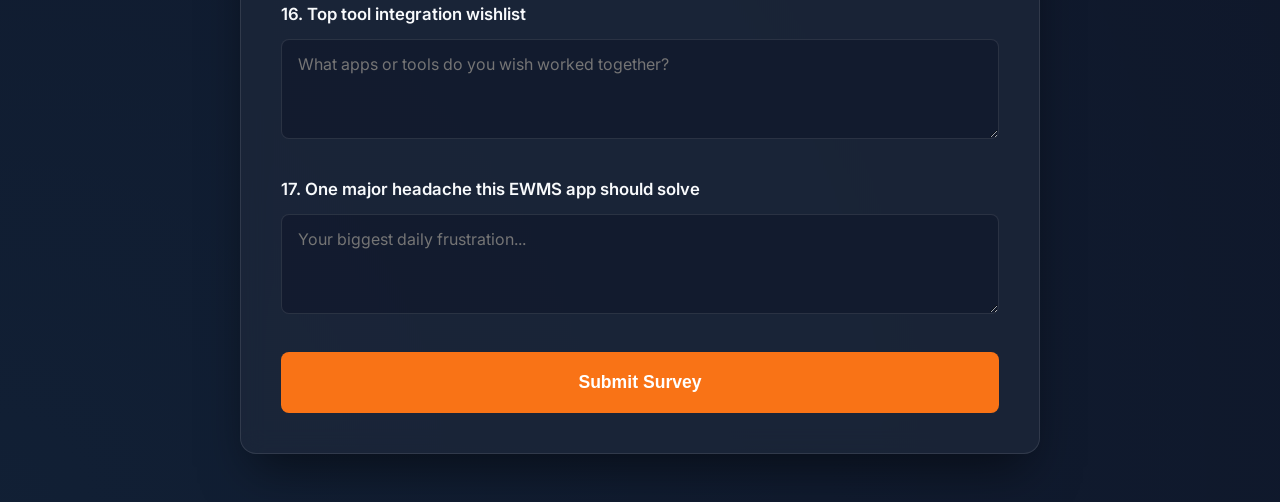
==== commit 96a06ef2: "Resolve merge conflicts in index.html" ====
--- a/index.html
+++ b/index.html
@@ -14,11 +14,7 @@
   <div class="container">
     <div class="header">
       <h1>Modulus Technologies</h1>
-<<<<<<< HEAD
       <p>Field Operations Show-My-Work Survey</p>
-=======
-      <p>Field Operations Show-my-work Survey</p>
->>>>>>> d8f8d56 (Update files)
     </div>
 
     <div class="card">
